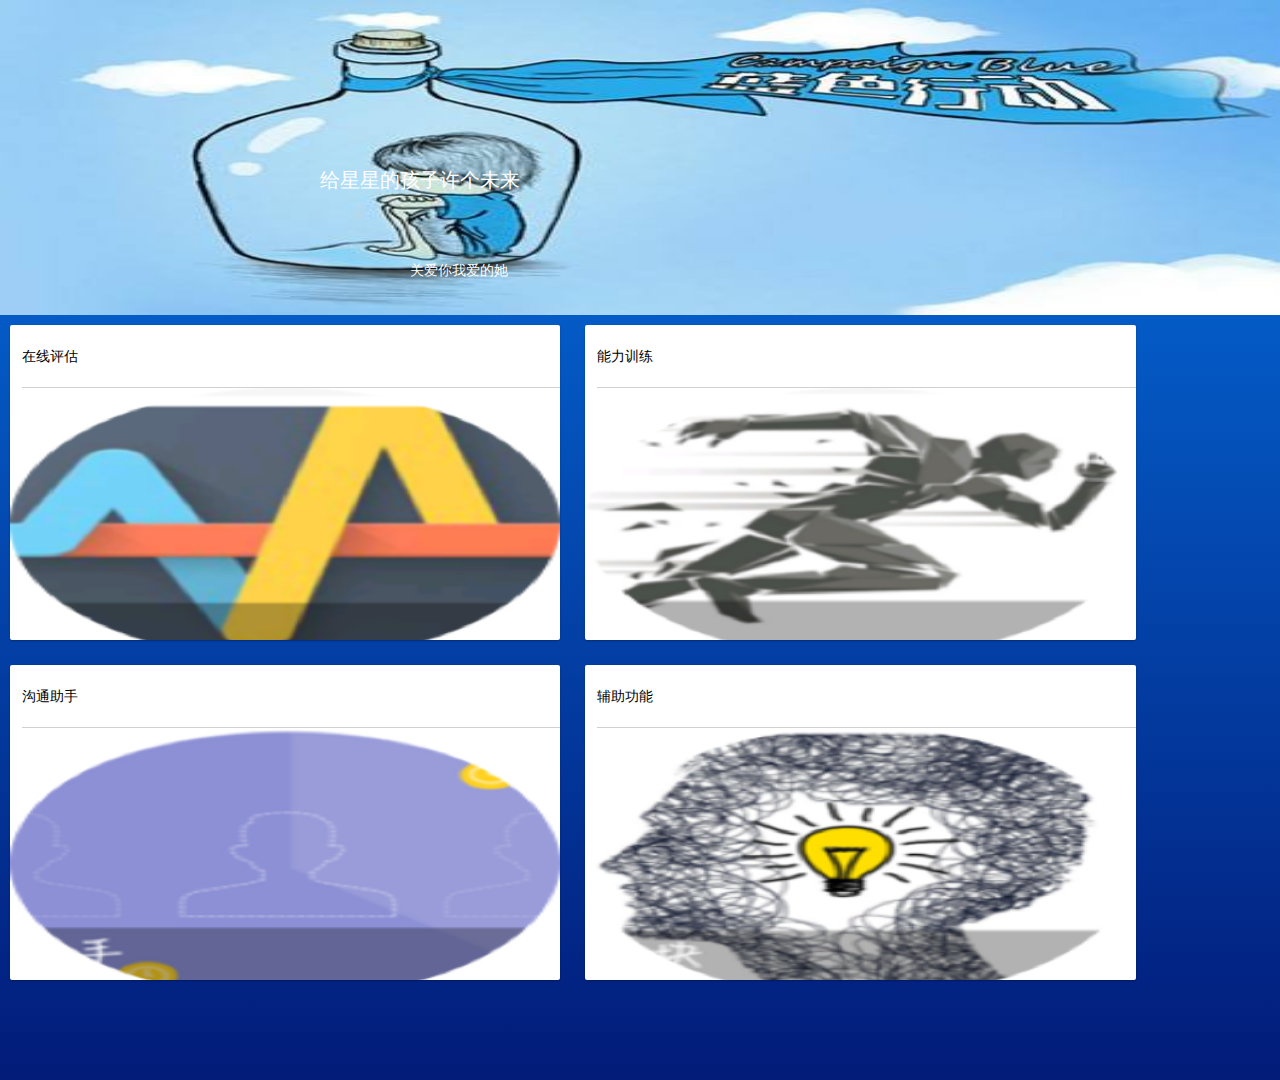
==== tab-webview-subpage-about.html @ a9194999 "first commit" ====
<!DOCTYPE html>
<html>
	<head>
		<meta charset="utf-8">
		<title>Hello MUI</title>
		<meta name="viewport" content="width=device-width, initial-scale=1,maximum-scale=1,user-scalable=no">
		<meta name="apple-mobile-web-app-capable" content="yes">
		<meta name="apple-mobile-web-app-status-bar-style" content="black">
		<script type="text/javascript" src="js/plusStart.js"></script>	
		<link rel="stylesheet" href="css/mui.min.css">
		<link rel="stylesheet" href="css/about.css">
		<style>
			.title{
				margin: 20px 15px 10px;
				color: #DBD1CF;
				font-size: 15px;
			}
		</style>
	</head>
	<body style="height:120vh;background: -webkit-linear-gradient(to bottom, #0575E6, #021B79);background: linear-gradient(to bottom, #0575E6, #021B79);“ >
		<div class="mui-content">
			<div class="mui-slider">
			  <div class="mui-slider-group mui-slider-loop">
			    <div class="mui-slider-item mui-slider-item-duplicate"><a href="#"><img class="banner-img" src="img/banner2.jpg" /></a></div>
			    <div class="mui-slider-item" style="position: relative;">
			  	  	<a href="#"><img class="banner-img" src="img/banner3.jpg" /></a>
		  	  		<div class="header">
						<div class="header-main">
							<span>给星星的孩子许个未来</span>
						</div>
						<div class="header-sub">
							<span>关爱你我爱的她</span>
						</div>
					</div>
			    </div>
			    <div class="mui-slider-item"><a href="#"><img class="banner-img" src="img/banner1.jpg" /></a></div>
			    <div class="mui-slider-item"><a href="#"><img class="banner-img" src="img/banner2.jpg" /></a></div>
			    <div class="mui-slider-item mui-slider-item-duplicate"><a href="#"><img class="banner-img" src="img/banner3.jpg" /></a></div>
			  </div>
			</div>
			
			<!--<div class="header">
				<div class="header-main">
					<span>给星星的孩子许个未来</span>
				</div>
				<div class="header-sub">
					<span>关爱你我爱的她</span>
				</div>
			</div>-->
			<div class="main">
				<div id="evaluate" class="mui-card card-box">
					<div class="card-title">
					    <span>在线评估</span>
					</div>
					<div class="mui-card-content" style="height:30vh;background-image:url(./img/func1.png);background-size:100% 100%"></div>
					<!--<div class="mui-card-footer"></div>-->
				</div>
				<div class="mui-card card-box">
					<div class="card-title">
					    <span class="">能力训练</span>
					</div>
					<div class="mui-card-content" style="height:30vh;background-image:url(./img/func2.png);background-size:100% 100%">
						
					</div>
					<!--<div class="mui-card-footer"></div>-->
				</div>
				<div class="mui-card card-box">
					<div class="card-title">
					    <span class="main-title">沟通助手</span>
					</div>
					<div class="mui-card-content" style="height:30vh;background-image:url(./img/func3.png);background-size:100% 100%">
					</div>
					<!--<div class="mui-card-footer"></div>-->
				</div>
				<div class="mui-card card-box">
					<div class="card-title">
					    <span class="main-title">辅助功能</span>
					</div>
					<div class="mui-card-content" style="height:30vh;background-image:url(./img/func4.png);background-size:100% 100%">
						
					</div>
					<!--<div class="mui-card-footer"></div>-->
				</div>
			</div>
		</div>
	</body>
	<script src="js/mui.min.js"></script>
	<script>
		mui.init({
			swipeBack:true //启用右滑关闭功能
		});
		var sub = "evaluate.html"
		var subpage_style = {
				top: '45px',
				bottom: '51px'
			};
		plus.webview.create(sub, sub, subpage_style);
		document.getElementById("evaluate").addEventListener('tap',function () {
			plus.webview.show('evaluate.html');
			plus.webview.hide('tab-webview-subpage-about.html')
		});
		
		var gallery = mui('.mui-slider');
		gallery.slider({
		  interval:5000//自动轮播周期，若为0则不自动播放，默认为0；
		});	
	</script>
</html>
---- css/about.css ----
.header {
	height: 20vh;
	position: absolute;
	top: 15vh;
	left: 25vw;
	z-index: 100;
}
.header-main {
	display: flex;
	display: -webkit-flex;
	justify-content: center;
	align-items: center;
	height: 10vh;
}
.header-main span {
	font-size: 20px;
	color: #ffffff;
}
.header-sub {
	display: flex;
	display: -webkit-flex;
	justify-content: flex-end;
	align-items: center;
	height: 10vh;
	margin-right: 12px;
}
.header-sub span {
	color: #ffffff
}
.card-box {
	width: 43vw;
	height: 35vh;
	display: inline-block;
}
.card-title {
	height: 7vh;
	display: flex;
	display: -webkit-flex;
	align-items: center;
	margin-left: 12px;
	border-bottom:1px solid #d0d0d0;
}
.card-title span {
	font-size: 14px;
}
.banner-img{
	height:35vh
}
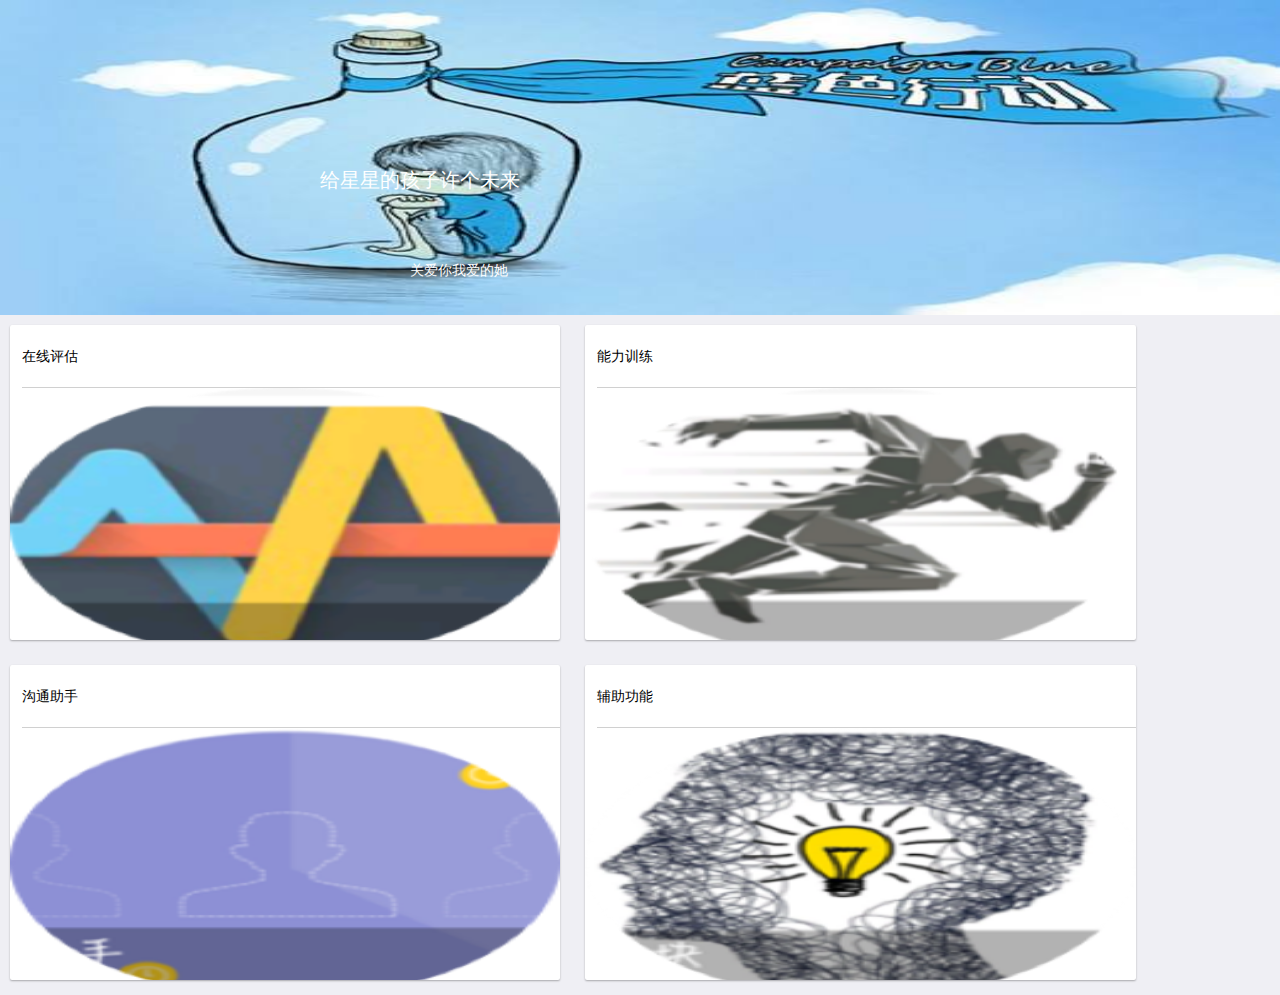
==== commit bed41283: "给周宝的" ====
--- a/tab-webview-subpage-about.html
+++ b/tab-webview-subpage-about.html
@@ -17,7 +17,9 @@
 			}
 		</style>
 	</head>
-	<body style="height:120vh;background: -webkit-linear-gradient(to bottom, #0575E6, #021B79);background: linear-gradient(to bottom, #0575E6, #021B79);“ >
+	<body 
+		<!--style="height:120vh;background: -webkit-linear-gradient(to bottom, #0575E6, #021B79);background: linear-gradient(to bottom, #0575E6, #021B79);“--> 
+		>
 		<div class="mui-content">
 			<div class="mui-slider">
 			  <div class="mui-slider-group mui-slider-loop">
